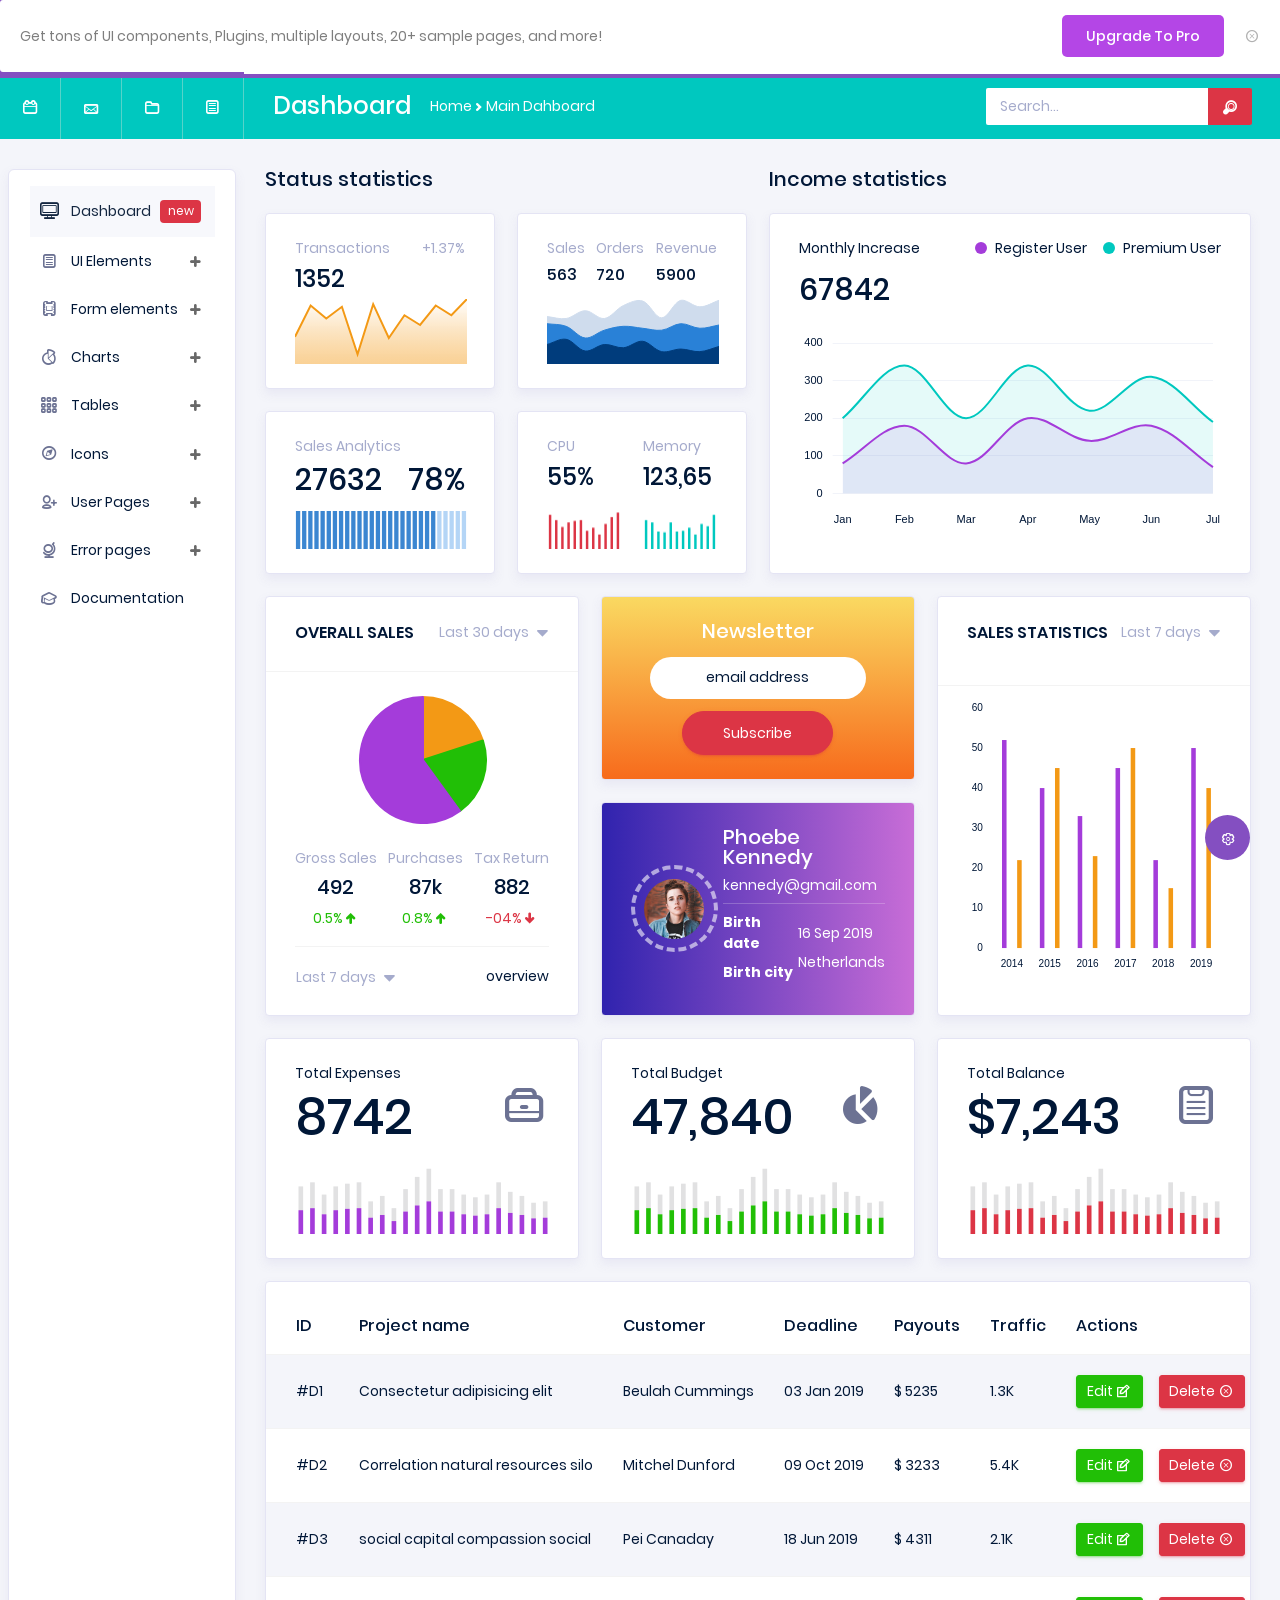
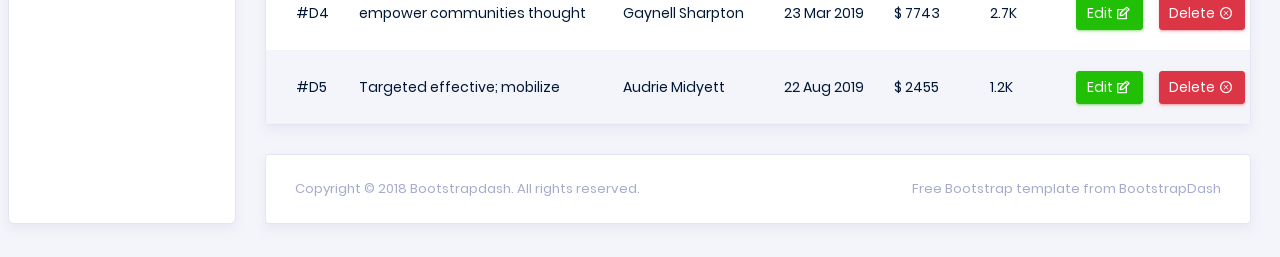
==== template/index.html @ 67960499 "initial version" ====
<!DOCTYPE html>
<html lang="en">

<head>
  <!-- Required meta tags -->
  <meta charset="utf-8">
  <meta name="viewport" content="width=device-width, initial-scale=1, shrink-to-fit=no">
  <title>PolluxUI Admin</title>
  <!-- base:css -->
  <link rel="stylesheet" href="vendors/typicons/typicons.css">
  <link rel="stylesheet" href="vendors/css/vendor.bundle.base.css">
  <!-- endinject -->
  <!-- plugin css for this page -->
  <!-- End plugin css for this page -->
  <!-- inject:css -->
  <link rel="stylesheet" href="css/vertical-layout-light/style.css">
  <!-- endinject -->
  <link rel="shortcut icon" href="images/favicon.png" />
</head>
<body>
  <div class="row" id="proBanner">
    <div class="col-12">
      <span class="d-flex align-items-center purchase-popup">
        <p>Get tons of UI components, Plugins, multiple layouts, 20+ sample pages, and more!</p>
        <a href="https://bootstrapdash.com/demo/polluxui/template/index.html?utm_source=organic&utm_medium=banner&utm_campaign=free-preview" target="_blank" class="btn download-button purchase-button ml-auto">Upgrade To Pro</a>
        <i class="typcn typcn-delete-outline" id="bannerClose"></i>
      </span>
    </div>
  </div>
  <div class="container-scroller">
    <!-- partial:partials/_navbar.html -->
    <nav class="navbar col-lg-12 col-12 p-0 fixed-top d-flex flex-row">
      <div class="navbar-brand-wrapper d-flex justify-content-center">
        <div class="navbar-brand-inner-wrapper d-flex justify-content-between align-items-center w-100">
          <a class="navbar-brand brand-logo" href="index.html"><img src="images/logo.svg" alt="logo"/></a>
          <a class="navbar-brand brand-logo-mini" href="index.html"><img src="images/logo-mini.svg" alt="logo"/></a>
          <button class="navbar-toggler navbar-toggler align-self-center" type="button" data-toggle="minimize">
            <span class="typcn typcn-th-menu"></span>
          </button>
        </div>
      </div>
      <div class="navbar-menu-wrapper d-flex align-items-center justify-content-end">
        <ul class="navbar-nav mr-lg-2">
          <li class="nav-item nav-profile dropdown">
            <a class="nav-link" href="#" data-toggle="dropdown" id="profileDropdown">
              <img src="images/faces/face5.jpg" alt="profile"/>
              <span class="nav-profile-name">Eugenia Mullins</span>
            </a>
            <div class="dropdown-menu dropdown-menu-right navbar-dropdown" aria-labelledby="profileDropdown">
              <a class="dropdown-item">
                <i class="typcn typcn-cog-outline text-primary"></i>
                Settings
              </a>
              <a class="dropdown-item">
                <i class="typcn typcn-eject text-primary"></i>
                Logout
              </a>
            </div>
          </li>
          <li class="nav-item nav-user-status dropdown">
              <p class="mb-0">Last login was 23 hours ago.</p>
          </li>
        </ul>
        <ul class="navbar-nav navbar-nav-right">
          <li class="nav-item nav-date dropdown">
            <a class="nav-link d-flex justify-content-center align-items-center" href="javascript:;">
              <h6 class="date mb-0">Today : Mar 23</h6>
              <i class="typcn typcn-calendar"></i>
            </a>
          </li>
          <li class="nav-item dropdown">
            <a class="nav-link count-indicator dropdown-toggle d-flex justify-content-center align-items-center" id="messageDropdown" href="#" data-toggle="dropdown">
              <i class="typcn typcn-cog-outline mx-0"></i>
              <span class="count"></span>
            </a>
            <div class="dropdown-menu dropdown-menu-right navbar-dropdown preview-list" aria-labelledby="messageDropdown">
              <p class="mb-0 font-weight-normal float-left dropdown-header">Messages</p>
              <a class="dropdown-item preview-item">
                <div class="preview-thumbnail">
                    <img src="images/faces/face4.jpg" alt="image" class="profile-pic">
                </div>
                <div class="preview-item-content flex-grow">
                  <h6 class="preview-subject ellipsis font-weight-normal">David Grey
                  </h6>
                  <p class="font-weight-light small-text text-muted mb-0">
                    The meeting is cancelled
                  </p>
                </div>
              </a>
              <a class="dropdown-item preview-item">
                <div class="preview-thumbnail">
                    <img src="images/faces/face2.jpg" alt="image" class="profile-pic">
                </div>
                <div class="preview-item-content flex-grow">
                  <h6 class="preview-subject ellipsis font-weight-normal">Tim Cook
                  </h6>
                  <p class="font-weight-light small-text text-muted mb-0">
                    New product launch
                  </p>
                </div>
              </a>
              <a class="dropdown-item preview-item">
                <div class="preview-thumbnail">
                    <img src="images/faces/face3.jpg" alt="image" class="profile-pic">
                </div>
                <div class="preview-item-content flex-grow">
                  <h6 class="preview-subject ellipsis font-weight-normal"> Johnson
                  </h6>
                  <p class="font-weight-light small-text text-muted mb-0">
                    Upcoming board meeting
                  </p>
                </div>
              </a>
            </div>
          </li>
          <li class="nav-item dropdown mr-0">
            <a class="nav-link count-indicator dropdown-toggle d-flex align-items-center justify-content-center" id="notificationDropdown" href="#" data-toggle="dropdown">
              <i class="typcn typcn-bell mx-0"></i>
              <span class="count"></span>
            </a>
            <div class="dropdown-menu dropdown-menu-right navbar-dropdown preview-list" aria-labelledby="notificationDropdown">
              <p class="mb-0 font-weight-normal float-left dropdown-header">Notifications</p>
              <a class="dropdown-item preview-item">
                <div class="preview-thumbnail">
                  <div class="preview-icon bg-success">
                    <i class="typcn typcn-info mx-0"></i>
                  </div>
                </div>
                <div class="preview-item-content">
                  <h6 class="preview-subject font-weight-normal">Application Error</h6>
                  <p class="font-weight-light small-text mb-0 text-muted">
                    Just now
                  </p>
                </div>
              </a>
              <a class="dropdown-item preview-item">
                <div class="preview-thumbnail">
                  <div class="preview-icon bg-warning">
                    <i class="typcn typcn-cog-outline mx-0"></i>
                  </div>
                </div>
                <div class="preview-item-content">
                  <h6 class="preview-subject font-weight-normal">Settings</h6>
                  <p class="font-weight-light small-text mb-0 text-muted">
                    Private message
                  </p>
                </div>
              </a>
              <a class="dropdown-item preview-item">
                <div class="preview-thumbnail">
                  <div class="preview-icon bg-info">
                    <i class="typcn typcn-user mx-0"></i> 
                  </div>
                </div>
                <div class="preview-item-content">
                  <h6 class="preview-subject font-weight-normal">New user registration</h6>
                  <p class="font-weight-light small-text mb-0 text-muted">
                    2 days ago
                  </p>
                </div>
              </a>
            </div>
          </li>
        </ul>
        <button class="navbar-toggler navbar-toggler-right d-lg-none align-self-center" type="button" data-toggle="offcanvas">
          <span class="typcn typcn-th-menu"></span>
        </button>
      </div>
    </nav>
    <!-- partial -->
    <nav class="navbar-breadcrumb col-xl-12 col-12 d-flex flex-row p-0">
      <div class="navbar-links-wrapper d-flex align-items-stretch">
        <div class="nav-link">
          <a href="javascript:;"><i class="typcn typcn-calendar-outline"></i></a>
        </div>
        <div class="nav-link">
          <a href="javascript:;"><i class="typcn typcn-mail"></i></a>
        </div>
        <div class="nav-link">
          <a href="javascript:;"><i class="typcn typcn-folder"></i></a>
        </div>
        <div class="nav-link">
          <a href="javascript:;"><i class="typcn typcn-document-text"></i></a>
        </div>
      </div>
      <div class="navbar-menu-wrapper d-flex align-items-center justify-content-end">
        <ul class="navbar-nav mr-lg-2">
          <li class="nav-item ml-0">
            <h4 class="mb-0">Dashboard</h4>
          </li>
          <li class="nav-item">
            <div class="d-flex align-items-baseline">
              <p class="mb-0">Home</p>
              <i class="typcn typcn-chevron-right"></i>
              <p class="mb-0">Main Dahboard</p>
            </div>
          </li>
        </ul>
        <ul class="navbar-nav navbar-nav-right">
          <li class="nav-item nav-search d-none d-md-block mr-0">
            <div class="input-group">
              <input type="text" class="form-control" placeholder="Search..." aria-label="search" aria-describedby="search">
              <div class="input-group-prepend">
                <span class="input-group-text" id="search">
                  <i class="typcn typcn-zoom"></i>
                </span>
              </div>
            </div>
          </li>
        </ul>
      </div>
    </nav>
    <div class="container-fluid page-body-wrapper">
      <!-- partial:partials/_settings-panel.html -->
      <div class="theme-setting-wrapper">
        <div id="settings-trigger"><i class="typcn typcn-cog-outline"></i></div>
        <div id="theme-settings" class="settings-panel">
          <i class="settings-close typcn typcn-times"></i>
          <p class="settings-heading">SIDEBAR SKINS</p>
          <div class="sidebar-bg-options selected" id="sidebar-light-theme"><div class="img-ss rounded-circle bg-light border mr-3"></div>Light</div>
          <div class="sidebar-bg-options" id="sidebar-dark-theme"><div class="img-ss rounded-circle bg-dark border mr-3"></div>Dark</div>
          <p class="settings-heading mt-2">HEADER SKINS</p>
          <div class="color-tiles mx-0 px-4">
            <div class="tiles success"></div>
            <div class="tiles warning"></div>
            <div class="tiles danger"></div>
            <div class="tiles info"></div>
            <div class="tiles dark"></div>
            <div class="tiles default"></div>
          </div>
        </div>
      </div>
      <div id="right-sidebar" class="settings-panel">
        <i class="settings-close typcn typcn-times"></i>
        <ul class="nav nav-tabs" id="setting-panel" role="tablist">
          <li class="nav-item">
            <a class="nav-link active" id="todo-tab" data-toggle="tab" href="#todo-section" role="tab" aria-controls="todo-section" aria-expanded="true">TO DO LIST</a>
          </li>
          <li class="nav-item">
            <a class="nav-link" id="chats-tab" data-toggle="tab" href="#chats-section" role="tab" aria-controls="chats-section">CHATS</a>
          </li>
        </ul>
        <div class="tab-content" id="setting-content">
          <div class="tab-pane fade show active scroll-wrapper" id="todo-section" role="tabpanel" aria-labelledby="todo-section">
            <div class="add-items d-flex px-3 mb-0">
              <form class="form w-100">
                <div class="form-group d-flex">
                  <input type="text" class="form-control todo-list-input" placeholder="Add To-do">
                  <button type="submit" class="add btn btn-primary todo-list-add-btn" id="add-task">Add</button>
                </div>
              </form>
            </div>
            <div class="list-wrapper px-3">
              <ul class="d-flex flex-column-reverse todo-list">
                <li>
                  <div class="form-check">
                    <label class="form-check-label">
                      <input class="checkbox" type="checkbox">
                      Team review meeting at 3.00 PM
                    </label>
                  </div>
                  <i class="remove typcn typcn-delete-outline"></i>
                </li>
                <li>
                  <div class="form-check">
                    <label class="form-check-label">
                      <input class="checkbox" type="checkbox">
                      Prepare for presentation
                    </label>
                  </div>
                  <i class="remove typcn typcn-delete-outline"></i>
                </li>
                <li>
                  <div class="form-check">
                    <label class="form-check-label">
                      <input class="checkbox" type="checkbox">
                      Resolve all the low priority tickets due today
                    </label>
                  </div>
                  <i class="remove typcn typcn-delete-outline"></i>
                </li>
                <li class="completed">
                  <div class="form-check">
                    <label class="form-check-label">
                      <input class="checkbox" type="checkbox" checked>
                      Schedule meeting for next week
                    </label>
                  </div>
                  <i class="remove typcn typcn-delete-outline"></i>
                </li>
                <li class="completed">
                  <div class="form-check">
                    <label class="form-check-label">
                      <input class="checkbox" type="checkbox" checked>
                      Project review
                    </label>
                  </div>
                  <i class="remove typcn typcn-delete-outline"></i>
                </li>
              </ul>
            </div>
            <div class="events py-4 border-bottom px-3">
              <div class="wrapper d-flex mb-2">
                <i class="typcn typcn-media-record-outline text-primary mr-2"></i>
                <span>Feb 11 2018</span>
              </div>
              <p class="mb-0 font-weight-thin text-gray">Creating component page</p>
              <p class="text-gray mb-0">build a js based app</p>
            </div>
            <div class="events pt-4 px-3">
              <div class="wrapper d-flex mb-2">
                <i class="typcn typcn-media-record-outline text-primary mr-2"></i>
                <span>Feb 7 2018</span>
              </div>
              <p class="mb-0 font-weight-thin text-gray">Meeting with Alisa</p>
              <p class="text-gray mb-0 ">Call Sarah Graves</p>
            </div>
          </div>
          <!-- To do section tab ends -->
          <div class="tab-pane fade" id="chats-section" role="tabpanel" aria-labelledby="chats-section">
            <div class="d-flex align-items-center justify-content-between border-bottom">
              <p class="settings-heading border-top-0 mb-3 pl-3 pt-0 border-bottom-0 pb-0">Friends</p>
              <small class="settings-heading border-top-0 mb-3 pt-0 border-bottom-0 pb-0 pr-3 font-weight-normal">See All</small>
            </div>
            <ul class="chat-list">
              <li class="list active">
                <div class="profile"><img src="images/faces/face1.jpg" alt="image"><span class="online"></span></div>
                <div class="info">
                  <p>Thomas Douglas</p>
                  <p>Available</p>
                </div>
                <small class="text-muted my-auto">19 min</small>
              </li>
              <li class="list">
                <div class="profile"><img src="images/faces/face2.jpg" alt="image"><span class="offline"></span></div>
                <div class="info">
                  <div class="wrapper d-flex">
                    <p>Catherine</p>
                  </div>
                  <p>Away</p>
                </div>
                <div class="badge badge-success badge-pill my-auto mx-2">4</div>
                <small class="text-muted my-auto">23 min</small>
              </li>
              <li class="list">
                <div class="profile"><img src="images/faces/face3.jpg" alt="image"><span class="online"></span></div>
                <div class="info">
                  <p>Daniel Russell</p>
                  <p>Available</p>
                </div>
                <small class="text-muted my-auto">14 min</small>
              </li>
              <li class="list">
                <div class="profile"><img src="images/faces/face4.jpg" alt="image"><span class="offline"></span></div>
                <div class="info">
                  <p>James Richardson</p>
                  <p>Away</p>
                </div>
                <small class="text-muted my-auto">2 min</small>
              </li>
              <li class="list">
                <div class="profile"><img src="images/faces/face5.jpg" alt="image"><span class="online"></span></div>
                <div class="info">
                  <p>Madeline Kennedy</p>
                  <p>Available</p>
                </div>
                <small class="text-muted my-auto">5 min</small>
              </li>
              <li class="list">
                <div class="profile"><img src="images/faces/face6.jpg" alt="image"><span class="online"></span></div>
                <div class="info">
                  <p>Sarah Graves</p>
                  <p>Available</p>
                </div>
                <small class="text-muted my-auto">47 min</small>
              </li>
            </ul>
          </div>
          <!-- chat tab ends -->
        </div>
      </div>
      <!-- partial -->
      <!-- partial:partials/_sidebar.html -->
      <nav class="sidebar sidebar-offcanvas" id="sidebar">
        <ul class="nav">
          <li class="nav-item">
            <a class="nav-link" href="index.html">
              <i class="typcn typcn-device-desktop menu-icon"></i>
              <span class="menu-title">Dashboard</span>
              <div class="badge badge-danger">new</div>
            </a>
          </li>
          <li class="nav-item">
            <a class="nav-link" data-toggle="collapse" href="#ui-basic" aria-expanded="false" aria-controls="ui-basic">
              <i class="typcn typcn-document-text menu-icon"></i>
              <span class="menu-title">UI Elements</span>
              <i class="menu-arrow"></i>
            </a>
            <div class="collapse" id="ui-basic">
              <ul class="nav flex-column sub-menu">
                <li class="nav-item"> <a class="nav-link" href="pages/ui-features/buttons.html">Buttons</a></li>
                <li class="nav-item"> <a class="nav-link" href="pages/ui-features/dropdowns.html">Dropdowns</a></li>
                <li class="nav-item"> <a class="nav-link" href="pages/ui-features/typography.html">Typography</a></li>
              </ul>
            </div>
          </li>
          <li class="nav-item">
            <a class="nav-link" data-toggle="collapse" href="#form-elements" aria-expanded="false" aria-controls="form-elements">
              <i class="typcn typcn-film menu-icon"></i>
              <span class="menu-title">Form elements</span>
              <i class="menu-arrow"></i>
            </a>
            <div class="collapse" id="form-elements">
              <ul class="nav flex-column sub-menu">
                <li class="nav-item"><a class="nav-link" href="pages/forms/basic_elements.html">Basic Elements</a></li>
              </ul>
            </div>
          </li>
          <li class="nav-item">
            <a class="nav-link" data-toggle="collapse" href="#charts" aria-expanded="false" aria-controls="charts">
              <i class="typcn typcn-chart-pie-outline menu-icon"></i>
              <span class="menu-title">Charts</span>
              <i class="menu-arrow"></i>
            </a>
            <div class="collapse" id="charts">
              <ul class="nav flex-column sub-menu">
                <li class="nav-item"> <a class="nav-link" href="pages/charts/chartjs.html">ChartJs</a></li>
              </ul>
            </div>
          </li>
          <li class="nav-item">
            <a class="nav-link" data-toggle="collapse" href="#tables" aria-expanded="false" aria-controls="tables">
              <i class="typcn typcn-th-small-outline menu-icon"></i>
              <span class="menu-title">Tables</span>
              <i class="menu-arrow"></i>
            </a>
            <div class="collapse" id="tables">
              <ul class="nav flex-column sub-menu">
                <li class="nav-item"> <a class="nav-link" href="pages/tables/basic-table.html">Basic table</a></li>
              </ul>
            </div>
          </li>
          <li class="nav-item">
            <a class="nav-link" data-toggle="collapse" href="#icons" aria-expanded="false" aria-controls="icons">
              <i class="typcn typcn-compass menu-icon"></i>
              <span class="menu-title">Icons</span>
              <i class="menu-arrow"></i>
            </a>
            <div class="collapse" id="icons">
              <ul class="nav flex-column sub-menu">
                <li class="nav-item"> <a class="nav-link" href="pages/icons/mdi.html">Mdi icons</a></li>
              </ul>
            </div>
          </li>
          <li class="nav-item">
            <a class="nav-link" data-toggle="collapse" href="#auth" aria-expanded="false" aria-controls="auth">
              <i class="typcn typcn-user-add-outline menu-icon"></i>
              <span class="menu-title">User Pages</span>
              <i class="menu-arrow"></i>
            </a>
            <div class="collapse" id="auth">
              <ul class="nav flex-column sub-menu">
                <li class="nav-item"> <a class="nav-link" href="pages/samples/login.html"> Login </a></li>
                <li class="nav-item"> <a class="nav-link" href="pages/samples/register.html"> Register </a></li>
              </ul>
            </div>
          </li>
          <li class="nav-item">
            <a class="nav-link" data-toggle="collapse" href="#error" aria-expanded="false" aria-controls="error">
              <i class="typcn typcn-globe-outline menu-icon"></i>
              <span class="menu-title">Error pages</span>
              <i class="menu-arrow"></i>
            </a>
            <div class="collapse" id="error">
              <ul class="nav flex-column sub-menu">
                <li class="nav-item"> <a class="nav-link" href="pages/samples/error-404.html"> 404 </a></li>
                <li class="nav-item"> <a class="nav-link" href="pages/samples/error-500.html"> 500 </a></li>
              </ul>
            </div>
          </li>
          <li class="nav-item">
            <a class="nav-link" href="https://bootstrapdash.com/demo/polluxui-free/docs/documentation.html">
              <i class="typcn typcn-mortar-board menu-icon"></i>
              <span class="menu-title">Documentation</span>
            </a>
          </li>
        </ul>
      </nav>
      <!-- partial -->
      <div class="main-panel">
        <div class="content-wrapper">

          <div class="row">
            <div class="col-xl-6 grid-margin stretch-card flex-column">
                <h5 class="mb-2 text-titlecase mb-4">Status statistics</h5>
              <div class="row">
                <div class="col-md-6 grid-margin stretch-card">
                  <div class="card">
                    <div class="card-body d-flex flex-column justify-content-between">
                      <div class="d-flex justify-content-between align-items-center mb-2">
                        <p class="mb-0 text-muted">Transactions</p>
                        <p class="mb-0 text-muted">+1.37%</p>
                      </div>
                      <h4>1352</h4>
                      <canvas id="transactions-chart" class="mt-auto" height="65"></canvas>
                    </div>
                  </div>
                </div>
                <div class="col-md-6 grid-margin stretch-card">
                  <div class="card">
                    <div class="card-body d-flex flex-column justify-content-between">
                      <div class="d-flex justify-content-between align-items-center mb-2">
                        <div>
                          <p class="mb-2 text-muted">Sales</p>
                          <h6 class="mb-0">563</h6>
                        </div>
                        <div>
                          <p class="mb-2 text-muted">Orders</p>
                          <h6 class="mb-0">720</h6>
                        </div>
                        <div>
                          <p class="mb-2 text-muted">Revenue</p>
                          <h6 class="mb-0">5900</h6>
                        </div>
                      </div>
                      <canvas id="sales-chart-a" class="mt-auto" height="65"></canvas>
                    </div>
                  </div>
                </div>
              </div>
              <div class="row h-100">
                <div class="col-md-6 stretch-card grid-margin grid-margin-md-0">
                  <div class="card">
                    <div class="card-body d-flex flex-column justify-content-between">
                      <p class="text-muted">Sales Analytics</p>
                      <div class="d-flex justify-content-between align-items-center mb-2">
                        <h3 class="mb-">27632</h3>
                        <h3 class="mb-">78%</h3>
                      </div>
                      <canvas id="sales-chart-b" class="mt-auto" height="38"></canvas>
                    </div>
                  </div>
                </div>
                <div class="col-md-6 stretch-card">
                  <div class="card">
                    <div class="card-body">
                      <div class="row h-100">
                        <div class="col-6 d-flex flex-column justify-content-between">
                          <p class="text-muted">CPU</p>
                          <h4>55%</h4>
                          <canvas id="cpu-chart" class="mt-auto"></canvas>
                        </div>
                        <div class="col-6 d-flex flex-column justify-content-between">
                          <p class="text-muted">Memory</p>
                          <h4>123,65</h4>
                          <canvas id="memory-chart" class="mt-auto"></canvas>
                        </div>
                      </div>
                    </div>
                  </div>
                </div>
              </div>
            </div>
            <div class="col-xl-6 grid-margin stretch-card flex-column">
              <h5 class="mb-2 text-titlecase mb-4">Income statistics</h5>
              <div class="row h-100">
                <div class="col-md-12 stretch-card">
                  <div class="card">
                    <div class="card-body">
                      <div class="d-flex justify-content-between align-items-start flex-wrap">
                        <div>
                          <p class="mb-3">Monthly Increase</p>
                          <h3>67842</h3>
                        </div>
                        <div id="income-chart-legend" class="d-flex flex-wrap mt-1 mt-md-0"></div>
                      </div>
                      <canvas id="income-chart"></canvas>
                    </div>
                  </div>
                </div>
              </div>
            </div>
          </div>

          <div class="row">
            <div class="col-xl-4 grid-margin stretch-card">
              <div class="card">
                <div class="card-body border-bottom">
                  <div class="d-flex justify-content-between align-items-center flex-wrap">
                    <h6 class="mb-2 mb-md-0 text-uppercase font-weight-medium">Overall sales</h6>
                    <div class="dropdown">
                      <button class="btn bg-white p-0 pb-1 text-muted btn-sm dropdown-toggle" type="button" id="dropdownMenuSizeButton3" data-toggle="dropdown" aria-haspopup="true" aria-expanded="false">
                          Last 30 days
                      </button>
                      <div class="dropdown-menu" aria-labelledby="dropdownMenuSizeButton3">
                        <h6 class="dropdown-header">Settings</h6>
                        <a class="dropdown-item" href="javascript:;">Action</a>
                        <a class="dropdown-item" href="javascript:;">Another action</a>
                        <a class="dropdown-item" href="javascript:;">Something else here</a>
                        <div class="dropdown-divider"></div>
                        <a class="dropdown-item" href="javascript:;">Separated link</a>
                      </div>
                    </div>
                  </div>
                </div>
                <div class="card-body">
                  <canvas id="sales-chart-c" class="mt-2"></canvas>
                  <div class="d-flex align-items-center justify-content-between border-bottom pb-3 mb-3 mt-4">
                    <div class="d-flex flex-column justify-content-center align-items-center">
                      <p class="text-muted">Gross Sales</p>
                      <h5>492</h5>
                      <div class="d-flex align-items-baseline">
                        <p class="text-success mb-0">0.5%</p>
                        <i class="typcn typcn-arrow-up-thick text-success"></i>
                      </div>
                    </div>
                    <div class="d-flex flex-column justify-content-center align-items-center">
                      <p class="text-muted">Purchases</p>
                      <h5>87k</h5>
                      <div class="d-flex align-items-baseline">
                        <p class="text-success mb-0">0.8%</p>
                        <i class="typcn typcn-arrow-up-thick text-success"></i>
                      </div>
                    </div>
                    <div class="d-flex flex-column justify-content-center align-items-center">
                      <p class="text-muted">Tax Return</p>
                      <h5>882</h5>
                      <div class="d-flex align-items-baseline">
                        <p class="text-danger mb-0">-04%</p>
                        <i class="typcn typcn-arrow-down-thick text-danger"></i>
                      </div>
                    </div>
                  </div>
                  <div class="d-flex justify-content-between align-items-center">
                    <div class="dropdown">
                      <button class="btn bg-white p-0 pb-1 pt-1 text-muted btn-sm dropdown-toggle" type="button" id="dropdownMenuSizeButton3" data-toggle="dropdown" aria-haspopup="true" aria-expanded="false">
                          Last 7 days
                      </button>
                      <div class="dropdown-menu" aria-labelledby="dropdownMenuSizeButton3">
                        <h6 class="dropdown-header">Settings</h6>
                        <a class="dropdown-item" href="javascript:;">Action</a>
                        <a class="dropdown-item" href="javascript:;">Another action</a>
                        <a class="dropdown-item" href="javascript:;">Something else here</a>
                        <div class="dropdown-divider"></div>
                        <a class="dropdown-item" href="javascript:;">Separated link</a>
                      </div>
                    </div>
                    <p class="mb-0">overview</p>
                  </div>
                </div>
              </div>
            </div>
            <div class="col-md-6 col-xl-4 grid-margin stretch-card">
              <div class="row">
                <div class="col-md-12 grid-margin stretch-card">
                  <div class="card newsletter-card bg-gradient-warning">
                    <div class="card-body">
                      <div class="d-flex flex-column align-items-center justify-content-center h-100">
                        <h5 class="mb-3 text-white">Newsletter</h5>
                        <form class="form d-flex flex-column align-items-center justify-content-between w-100">
                          <div class="form-group mb-2 w-100">
                            <input type="text" class="form-control" placeholder="email address">
                          </div>
                          <button class="btn btn-danger btn-rounded mt-1" type="submit">Subscribe</button>
                        </form>
                      </div>
                    </div>
                  </div>
                </div>
                <div class="col-md-12 stretch-card">
                  <div class="card profile-card bg-gradient-primary">
                    <div class="card-body">
                      <div class="row align-items-center h-100">
                        <div class="col-md-4">
                          <figure class="avatar mx-auto mb-4 mb-md-0">
                            <img src="images/faces/face20.jpg" alt="avatar">
                          </figure>
                        </div>
                        <div class="col-md-8">
                          <h5 class="text-white text-center text-md-left">Phoebe Kennedy</h5>
                          <p class="text-white text-center text-md-left">kennedy@gmail.com</p>
                          <div class="d-flex align-items-center justify-content-between info pt-2">
                            <div>
                              <p class="text-white font-weight-bold">Birth date</p>
                              <p class="text-white font-weight-bold">Birth city</p>
                            </div>
                            <div>
                              <p class="text-white">16 Sep 2019</p>
                              <p class="text-white">Netherlands</p>
                            </div>
                          </div>
                        </div>
                      </div>
                    </div>
                  </div>
                </div>
              </div>
            </div>
            <div class="col-md-6 col-xl-4 grid-margin stretch-card">
              <div class="card">
                <div class="card-body border-bottom">
                  <div class="d-flex justify-content-between align-items-center flex-wrap">
                    <h6 class="mb-2 mb-md-0 text-uppercase font-weight-medium">Sales statistics</h6>
                    <div class="dropdown">
                      <button class="btn bg-white p-0 pb-1 text-muted btn-sm dropdown-toggle" type="button" id="dropdownMenuSizeButton4" data-toggle="dropdown" aria-haspopup="true" aria-expanded="false">
                          Last 7 days
                      </button>
                      <div class="dropdown-menu" aria-labelledby="dropdownMenuSizeButton4">
                        <h6 class="dropdown-header">Settings</h6>
                        <a class="dropdown-item" href="javascript:;">Action</a>
                        <a class="dropdown-item" href="javascript:;">Another action</a>
                        <a class="dropdown-item" href="javascript:;">Something else here</a>
                        <div class="dropdown-divider"></div>
                        <a class="dropdown-item" href="javascript:;">Separated link</a>
                      </div>
                    </div>
                  </div>
                </div>
                <div class="card-body">
                  <canvas id="sales-chart-d" height="320"></canvas>
                </div>
              </div>
            </div>
          </div>

          <div class="row">
            <div class="col-md-4 grid-margin stretch-card">
              <div class="card">
                <div class="card-body">
                  <div class="d-flex align-items-center justify-content-between justify-content-md-center justify-content-xl-between flex-wrap mb-4">
                    <div>
                      <p class="mb-2 text-md-center text-lg-left">Total Expenses</p>
                      <h1 class="mb-0">8742</h1>
                    </div>
                    <i class="typcn typcn-briefcase icon-xl text-secondary"></i>
                  </div>
                  <canvas id="expense-chart" height="80"></canvas>
                </div>
              </div>
            </div>
            <div class="col-md-4 grid-margin stretch-card">
              <div class="card">
                <div class="card-body">
                  <div class="d-flex align-items-center justify-content-between justify-content-md-center justify-content-xl-between flex-wrap mb-4">
                    <div>
                      <p class="mb-2 text-md-center text-lg-left">Total Budget</p>
                      <h1 class="mb-0">47,840</h1>
                    </div>
                    <i class="typcn typcn-chart-pie icon-xl text-secondary"></i>
                  </div>
                  <canvas id="budget-chart" height="80"></canvas>
                </div>
              </div>
            </div>
            <div class="col-md-4 grid-margin stretch-card">
              <div class="card">
                <div class="card-body">
                  <div class="d-flex align-items-center justify-content-between justify-content-md-center justify-content-xl-between flex-wrap mb-4">
                    <div>
                      <p class="mb-2 text-md-center text-lg-left">Total Balance</p>
                      <h1 class="mb-0">$7,243</h1>
                    </div>
                    <i class="typcn typcn-clipboard icon-xl text-secondary"></i>
                  </div>
                  <canvas id="balance-chart" height="80"></canvas>
                </div>
              </div>
            </div>
          </div>

          <div class="row">
            <div class="col-md-12">
              <div class="card">
                <div class="table-responsive pt-3">
                  <table class="table table-striped project-orders-table">
                    <thead>
                      <tr>
                        <th class="ml-5">ID</th>
                        <th>Project name</th>
                        <th>Customer</th>
                        <th>Deadline</th>
                        <th>Payouts	</th>
                        <th>Traffic</th>
                        <th>Actions</th>
                      </tr>
                    </thead>
                    <tbody>
                      <tr>
                        <td>#D1</td>
                        <td>Consectetur adipisicing elit </td>
                        <td>Beulah Cummings</td>
                        <td>03 Jan 2019</td>
                        <td>$ 5235</td>
                        <td>1.3K</td>
                        <td>
                          <div class="d-flex align-items-center">
                            <button type="button" class="btn btn-success btn-sm btn-icon-text mr-3">
                              Edit
                              <i class="typcn typcn-edit btn-icon-append"></i>                          
                            </button>
                            <button type="button" class="btn btn-danger btn-sm btn-icon-text">
                              Delete
                              <i class="typcn typcn-delete-outline btn-icon-append"></i>                          
                            </button>
                          </div>
                        </td>
                      </tr>
                      <tr>
                        <td>#D2</td>
                        <td>Correlation natural resources silo</td>
                        <td>Mitchel Dunford</td>
                        <td>09 Oct 2019</td>
                        <td>$ 3233</td>
                        <td>5.4K</td>
                        <td>
                          <div class="d-flex align-items-center">
                            <button type="button" class="btn btn-success btn-sm btn-icon-text mr-3">
                              Edit
                              <i class="typcn typcn-edit btn-icon-append"></i>                          
                            </button>
                            <button type="button" class="btn btn-danger btn-sm btn-icon-text">
                              Delete
                              <i class="typcn typcn-delete-outline btn-icon-append"></i>                          
                            </button>
                          </div>
                        </td>
                      </tr>
                      <tr>
                        <td>#D3</td>
                        <td>social capital compassion social</td>
                        <td>Pei Canaday</td>
                        <td>18 Jun 2019</td>
                        <td>$ 4311</td>
                        <td>2.1K</td>
                        <td>
                          <div class="d-flex align-items-center">
                            <button type="button" class="btn btn-success btn-sm btn-icon-text mr-3">
                              Edit
                              <i class="typcn typcn-edit btn-icon-append"></i>                          
                            </button>
                            <button type="button" class="btn btn-danger btn-sm btn-icon-text">
                              Delete
                              <i class="typcn typcn-delete-outline btn-icon-append"></i>                          
                            </button>
                          </div>
                        </td>
                      </tr>
                      <tr>
                        <td>#D4</td>
                        <td>empower communities thought</td>
                        <td>Gaynell Sharpton</td>
                        <td>23 Mar 2019</td>
                        <td>$ 7743</td>
                        <td>2.7K</td>
                        <td>
                          <div class="d-flex align-items-center">
                            <button type="button" class="btn btn-success btn-sm btn-icon-text mr-3">
                              Edit
                              <i class="typcn typcn-edit btn-icon-append"></i>                          
                            </button>
                            <button type="button" class="btn btn-danger btn-sm btn-icon-text">
                              Delete
                              <i class="typcn typcn-delete-outline btn-icon-append"></i>                          
                            </button>
                          </div>
                        </td>
                      </tr>
                      <tr>
                        <td>#D5</td>
                        <td> Targeted effective; mobilize </td>
                        <td>Audrie Midyett</td>
                        <td>22 Aug 2019</td>
                        <td>$ 2455</td>
                        <td>1.2K</td>
                        <td>
                          <div class="d-flex align-items-center">
                            <button type="button" class="btn btn-success btn-sm btn-icon-text mr-3">
                              Edit
                              <i class="typcn typcn-edit btn-icon-append"></i>                          
                            </button>
                            <button type="button" class="btn btn-danger btn-sm btn-icon-text">
                              Delete
                              <i class="typcn typcn-delete-outline btn-icon-append"></i>                          
                            </button>
                          </div>
                        </td>
                      </tr>
                    </tbody>
                  </table>
                </div>
              </div>
            </div>
          </div>

        </div>
        <!-- content-wrapper ends -->
        <!-- partial:partials/_footer.html -->
        <footer class="footer">
            <div class="card">
                <div class="card-body">
                    <div class="d-sm-flex justify-content-center justify-content-sm-between">
                        <span class="text-muted text-center text-sm-left d-block d-sm-inline-block">Copyright © 2018 <a href="https://www.bootstrapdash.com/" class="text-muted" target="_blank">Bootstrapdash</a>. All rights reserved.</span>
                        <span class="float-none float-sm-right d-block mt-1 mt-sm-0 text-center text-muted"><a href="https://www.bootstrapdash.com/bootstrap-admin-template/" class="text-muted" target="_blank">Free Bootstrap template</a> from BootstrapDash</span>
                    </div>
                </div>    
            </div>        
        </footer>
        <!-- partial -->
      </div>
      <!-- main-panel ends -->
    </div>
    <!-- page-body-wrapper ends -->
  </div>
  <!-- container-scroller -->

  <!-- base:js -->
  <script src="vendors/js/vendor.bundle.base.js"></script>
  <!-- endinject -->
  <!-- Plugin js for this page-->
  <script src="vendors/chart.js/Chart.min.js"></script>
  <!-- End plugin js for this page-->
  <!-- inject:js -->
  <script src="js/off-canvas.js"></script>
  <script src="js/hoverable-collapse.js"></script>
  <script src="js/template.js"></script>
  <script src="js/settings.js"></script>
  <script src="js/todolist.js"></script>
  <!-- endinject -->
  <!-- Custom js for this page-->
  <script src="js/dashboard.js"></script>
  <!-- End custom js for this page-->
</body>

</html>
---- template/vendors/typicons/typicons.css ----
@charset 'UTF-8';
 
/* @FONT-FACE loads font into browser */
@font-face {
  font-family: 'typicons';
  font-weight: normal;
  font-style: normal;
  src: url('typicons.eot');
  src: url('typicons.eot?#iefix') format('embedded-opentype'),
       url('typicons.woff') format('woff'),
       url('typicons.ttf') format('truetype'),
       url('typicons.svg#typicons') format('svg');
}
 
/* :before psuedo-selector inserts and styles icon */
.typcn:before {
  font-family: 'typicons';
  font-style: normal;
  font-weight: normal;
  speak: none;
  display: inline-block;
  text-decoration: inherit;
  width: 1em;
  height: 1em;
  font-size: 1em;
  text-align: center;
  -webkit-font-smoothing: antialiased;
  font-smoothing: antialiased;
  text-rendering: optimizeLegibility;
}
 
/* Code for individual icons */ 
.typcn-adjust-brightness:before { 
  content: '\e000'; /* '' */
} 
.typcn-adjust-contrast:before { 
  content: '\e001'; /* '' */
} 
.typcn-anchor-outline:before { 
  content: '\e002'; /* '' */
} 
.typcn-anchor:before { 
  content: '\e003'; /* '' */
} 
.typcn-archive:before { 
  content: '\e004'; /* '' */
} 
.typcn-arrow-back-outline:before { 
  content: '\e005'; /* '' */
} 
.typcn-arrow-back:before { 
  content: '\e006'; /* '' */
} 
.typcn-arrow-down-outline:before { 
  content: '\e007'; /* '' */
} 
.typcn-arrow-down-thick:before { 
  content: '\e008'; /* '' */
} 
.typcn-arrow-down:before { 
  content: '\e009'; /* '' */
} 
.typcn-arrow-forward-outline:before { 
  content: '\e00a'; /* '' */
} 
.typcn-arrow-forward:before { 
  content: '\e00b'; /* '' */
} 
.typcn-arrow-left-outline:before { 
  content: '\e00c'; /* '' */
} 
.typcn-arrow-left-thick:before { 
  content: '\e00d'; /* '' */
} 
.typcn-arrow-left:before { 
  content: '\e00e'; /* '' */
} 
.typcn-arrow-loop-outline:before { 
  content: '\e00f'; /* '' */
} 
.typcn-arrow-loop:before { 
  content: '\e010'; /* '' */
} 
.typcn-arrow-maximise-outline:before { 
  content: '\e011'; /* '' */
} 
.typcn-arrow-maximise:before { 
  content: '\e012'; /* '' */
} 
.typcn-arrow-minimise-outline:before { 
  content: '\e013'; /* '' */
} 
.typcn-arrow-minimise:before { 
  content: '\e014'; /* '' */
} 
.typcn-arrow-move-outline:before { 
  content: '\e015'; /* '' */
} 
.typcn-arrow-move:before { 
  content: '\e016'; /* '' */
} 
.typcn-arrow-repeat-outline:before { 
  content: '\e017'; /* '' */
} 
.typcn-arrow-repeat:before { 
  content: '\e018'; /* '' */
} 
.typcn-arrow-right-outline:before { 
  content: '\e019'; /* '' */
} 
.typcn-arrow-right-thick:before { 
  content: '\e01a'; /* '' */
} 
.typcn-arrow-right:before { 
  content: '\e01b'; /* '' */
} 
.typcn-arrow-shuffle:before { 
  content: '\e01c'; /* '' */
} 
.typcn-arrow-sorted-down:before { 
  content: '\e01d'; /* '' */
} 
.typcn-arrow-sorted-up:before { 
  content: '\e01e'; /* '' */
} 
.typcn-arrow-sync-outline:before { 
  content: '\e01f'; /* '' */
} 
.typcn-arrow-sync:before { 
  content: '\e020'; /* '' */
} 
.typcn-arrow-unsorted:before { 
  content: '\e021'; /* '' */
} 
.typcn-arrow-up-outline:before { 
  content: '\e022'; /* '' */
} 
.typcn-arrow-up-thick:before { 
  content: '\e023'; /* '' */
} 
.typcn-arrow-up:before { 
  content: '\e024'; /* '' */
} 
.typcn-at:before { 
  content: '\e025'; /* '' */
} 
.typcn-attachment-outline:before { 
  content: '\e026'; /* '' */
} 
.typcn-attachment:before { 
  content: '\e027'; /* '' */
} 
.typcn-backspace-outline:before { 
  content: '\e028'; /* '' */
} 
.typcn-backspace:before { 
  content: '\e029'; /* '' */
} 
.typcn-battery-charge:before { 
  content: '\e02a'; /* '' */
} 
.typcn-battery-full:before { 
  content: '\e02b'; /* '' */
} 
.typcn-battery-high:before { 
  content: '\e02c'; /* '' */
} 
.typcn-battery-low:before { 
  content: '\e02d'; /* '' */
} 
.typcn-battery-mid:before { 
  content: '\e02e'; /* '' */
} 
.typcn-beaker:before { 
  content: '\e02f'; /* '' */
} 
.typcn-beer:before { 
  content: '\e030'; /* '' */
} 
.typcn-bell:before { 
  content: '\e031'; /* '' */
} 
.typcn-book:before { 
  content: '\e032'; /* '' */
} 
.typcn-bookmark:before { 
  content: '\e033'; /* '' */
} 
.typcn-briefcase:before { 
  content: '\e034'; /* '' */
} 
.typcn-brush:before { 
  content: '\e035'; /* '' */
} 
.typcn-business-card:before { 
  content: '\e036'; /* '' */
} 
.typcn-calculator:before { 
  content: '\e037'; /* '' */
} 
.typcn-calendar-outline:before { 
  content: '\e038'; /* '' */
} 
.typcn-calendar:before { 
  content: '\e039'; /* '' */
} 
.typcn-camera-outline:before { 
  content: '\e03a'; /* '' */
} 
.typcn-camera:before { 
  content: '\e03b'; /* '' */
} 
.typcn-cancel-outline:before { 
  content: '\e03c'; /* '' */
} 
.typcn-cancel:before { 
  content: '\e03d'; /* '' */
} 
.typcn-chart-area-outline:before { 
  content: '\e03e'; /* '' */
} 
.typcn-chart-area:before { 
  content: '\e03f'; /* '' */
} 
.typcn-chart-bar-outline:before { 
  content: '\e040'; /* '' */
} 
.typcn-chart-bar:before { 
  content: '\e041'; /* '' */
} 
.typcn-chart-line-outline:before { 
  content: '\e042'; /* '' */
} 
.typcn-chart-line:before { 
  content: '\e043'; /* '' */
} 
.typcn-chart-pie-outline:before { 
  content: '\e044'; /* '' */
} 
.typcn-chart-pie:before { 
  content: '\e045'; /* '' */
} 
.typcn-chevron-left-outline:before { 
  content: '\e046'; /* '' */
} 
.typcn-chevron-left:before { 
  content: '\e047'; /* '' */
} 
.typcn-chevron-right-outline:before { 
  content: '\e048'; /* '' */
} 
.typcn-chevron-right:before { 
  content: '\e049'; /* '' */
} 
.typcn-clipboard:before { 
  content: '\e04a'; /* '' */
} 
.typcn-cloud-storage:before { 
  content: '\e04b'; /* '' */
} 
.typcn-cloud-storage-outline:before { 
  content: '\e054'; /* '' */
} 
.typcn-code-outline:before { 
  content: '\e04c'; /* '' */
} 
.typcn-code:before { 
  content: '\e04d'; /* '' */
} 
.typcn-coffee:before { 
  content: '\e04e'; /* '' */
} 
.typcn-cog-outline:before { 
  content: '\e04f'; /* '' */
} 
.typcn-cog:before { 
  content: '\e050'; /* '' */
} 
.typcn-compass:before { 
  content: '\e051'; /* '' */
} 
.typcn-contacts:before { 
  content: '\e052'; /* '' */
} 
.typcn-credit-card:before { 
  content: '\e053'; /* '' */
} 
.typcn-css3:before { 
  content: '\e055'; /* '' */
} 
.typcn-database:before { 
  content: '\e056'; /* '' */
} 
.typcn-delete-outline:before { 
  content: '\e057'; /* '' */
} 
.typcn-delete:before { 
  content: '\e058'; /* '' */
} 
.typcn-device-desktop:before { 
  content: '\e059'; /* '' */
} 
.typcn-device-laptop:before { 
  content: '\e05a'; /* '' */
} 
.typcn-device-phone:before { 
  content: '\e05b'; /* '' */
} 
.typcn-device-tablet:before { 
  content: '\e05c'; /* '' */
} 
.typcn-directions:before { 
  content: '\e05d'; /* '' */
} 
.typcn-divide-outline:before { 
  content: '\e05e'; /* '' */
} 
.typcn-divide:before { 
  content: '\e05f'; /* '' */
} 
.typcn-document-add:before { 
  content: '\e060'; /* '' */
} 
.typcn-document-delete:before { 
  content: '\e061'; /* '' */
} 
.typcn-document-text:before { 
  content: '\e062'; /* '' */
} 
.typcn-document:before { 
  content: '\e063'; /* '' */
} 
.typcn-download-outline:before { 
  content: '\e064'; /* '' */
} 
.typcn-download:before { 
  content: '\e065'; /* '' */
} 
.typcn-dropbox:before { 
  content: '\e066'; /* '' */
} 
.typcn-edit:before { 
  content: '\e067'; /* '' */
} 
.typcn-eject-outline:before { 
  content: '\e068'; /* '' */
} 
.typcn-eject:before { 
  content: '\e069'; /* '' */
} 
.typcn-equals-outline:before { 
  content: '\e06a'; /* '' */
} 
.typcn-equals:before { 
  content: '\e06b'; /* '' */
} 
.typcn-export-outline:before { 
  content: '\e06c'; /* '' */
} 
.typcn-export:before { 
  content: '\e06d'; /* '' */
} 
.typcn-eye-outline:before { 
  content: '\e06e'; /* '' */
} 
.typcn-eye:before { 
  content: '\e06f'; /* '' */
} 
.typcn-feather:before { 
  content: '\e070'; /* '' */
} 
.typcn-film:before { 
  content: '\e071'; /* '' */
} 
.typcn-filter:before { 
  content: '\e072'; /* '' */
} 
.typcn-flag-outline:before { 
  content: '\e073'; /* '' */
} 
.typcn-flag:before { 
  content: '\e074'; /* '' */
} 
.typcn-flash-outline:before { 
  content: '\e075'; /* '' */
} 
.typcn-flash:before { 
  content: '\e076'; /* '' */
} 
.typcn-flow-children:before { 
  content: '\e077'; /* '' */
} 
.typcn-flow-merge:before { 
  content: '\e078'; /* '' */
} 
.typcn-flow-parallel:before { 
  content: '\e079'; /* '' */
} 
.typcn-flow-switch:before { 
  content: '\e07a'; /* '' */
} 
.typcn-folder-add:before { 
  content: '\e07b'; /* '' */
} 
.typcn-folder-delete:before { 
  content: '\e07c'; /* '' */
} 
.typcn-folder-open:before { 
  content: '\e07d'; /* '' */
} 
.typcn-folder:before { 
  content: '\e07e'; /* '' */
} 
.typcn-gift:before { 
  content: '\e07f'; /* '' */
} 
.typcn-globe-outline:before { 
  content: '\e080'; /* '' */
} 
.typcn-globe:before { 
  content: '\e081'; /* '' */
} 
.typcn-group-outline:before { 
  content: '\e082'; /* '' */
} 
.typcn-group:before { 
  content: '\e083'; /* '' */
} 
.typcn-headphones:before { 
  content: '\e084'; /* '' */
} 
.typcn-heart-full-outline:before { 
  content: '\e085'; /* '' */
} 
.typcn-heart-half-outline:before { 
  content: '\e086'; /* '' */
} 
.typcn-heart-outline:before { 
  content: '\e087'; /* '' */
} 
.typcn-heart:before { 
  content: '\e088'; /* '' */
} 
.typcn-home-outline:before { 
  content: '\e089'; /* '' */
} 
.typcn-home:before { 
  content: '\e08a'; /* '' */
} 
.typcn-html5:before { 
  content: '\e08b'; /* '' */
} 
.typcn-image-outline:before { 
  content: '\e08c'; /* '' */
} 
.typcn-image:before { 
  content: '\e08d'; /* '' */
} 
.typcn-infinity-outline:before { 
  content: '\e08e'; /* '' */
} 
.typcn-infinity:before { 
  content: '\e08f'; /* '' */
} 
.typcn-info-large-outline:before { 
  content: '\e090'; /* '' */
} 
.typcn-info-large:before { 
  content: '\e091'; /* '' */
} 
.typcn-info-outline:before { 
  content: '\e092'; /* '' */
} 
.typcn-info:before { 
  content: '\e093'; /* '' */
} 
.typcn-input-checked-outline:before { 
  content: '\e094'; /* '' */
} 
.typcn-input-checked:before { 
  content: '\e095'; /* '' */
} 
.typcn-key-outline:before { 
  content: '\e096'; /* '' */
} 
.typcn-key:before { 
  content: '\e097'; /* '' */
} 
.typcn-keyboard:before { 
  content: '\e098'; /* '' */
} 
.typcn-leaf:before { 
  content: '\e099'; /* '' */
} 
.typcn-lightbulb:before { 
  content: '\e09a'; /* '' */
} 
.typcn-link-outline:before { 
  content: '\e09b'; /* '' */
} 
.typcn-link:before { 
  content: '\e09c'; /* '' */
} 
.typcn-location-arrow-outline:before { 
  content: '\e09d'; /* '' */
} 
.typcn-location-arrow:before { 
  content: '\e09e'; /* '' */
} 
.typcn-location-outline:before { 
  content: '\e09f'; /* '' */
} 
.typcn-location:before { 
  content: '\e0a0'; /* '' */
} 
.typcn-lock-closed-outline:before { 
  content: '\e0a1'; /* '' */
} 
.typcn-lock-closed:before { 
  content: '\e0a2'; /* '' */
} 
.typcn-lock-open-outline:before { 
  content: '\e0a3'; /* '' */
} 
.typcn-lock-open:before { 
  content: '\e0a4'; /* '' */
} 
.typcn-mail:before { 
  content: '\e0a5'; /* '' */
} 
.typcn-map:before { 
  content: '\e0a6'; /* '' */
} 
.typcn-media-eject-outline:before { 
  content: '\e0a7'; /* '' */
} 
.typcn-media-eject:before { 
  content: '\e0a8'; /* '' */
} 
.typcn-media-fast-forward-outline:before { 
  content: '\e0a9'; /* '' */
} 
.typcn-media-fast-forward:before { 
  content: '\e0aa'; /* '' */
} 
.typcn-media-pause-outline:before { 
  content: '\e0ab'; /* '' */
} 
.typcn-media-pause:before { 
  content: '\e0ac'; /* '' */
} 
.typcn-media-play-outline:before { 
  content: '\e0ad'; /* '' */
} 
.typcn-media-play-reverse-outline:before { 
  content: '\e0ae'; /* '' */
} 
.typcn-media-play-reverse:before { 
  content: '\e0af'; /* '' */
} 
.typcn-media-play:before { 
  content: '\e0b0'; /* '' */
} 
.typcn-media-record-outline:before { 
  content: '\e0b1'; /* '' */
} 
.typcn-media-record:before { 
  content: '\e0b2'; /* '' */
} 
.typcn-media-rewind-outline:before { 
  content: '\e0b3'; /* '' */
} 
.typcn-media-rewind:before { 
  content: '\e0b4'; /* '' */
} 
.typcn-media-stop-outline:before { 
  content: '\e0b5'; /* '' */
} 
.typcn-media-stop:before { 
  content: '\e0b6'; /* '' */
} 
.typcn-message-typing:before { 
  content: '\e0b7'; /* '' */
} 
.typcn-message:before { 
  content: '\e0b8'; /* '' */
} 
.typcn-messages:before { 
  content: '\e0b9'; /* '' */
} 
.typcn-microphone-outline:before { 
  content: '\e0ba'; /* '' */
} 
.typcn-microphone:before { 
  content: '\e0bb'; /* '' */
} 
.typcn-minus-outline:before { 
  content: '\e0bc'; /* '' */
} 
.typcn-minus:before { 
  content: '\e0bd'; /* '' */
} 
.typcn-mortar-board:before { 
  content: '\e0be'; /* '' */
} 
.typcn-news:before { 
  content: '\e0bf'; /* '' */
} 
.typcn-notes-outline:before { 
  content: '\e0c0'; /* '' */
} 
.typcn-notes:before { 
  content: '\e0c1'; /* '' */
} 
.typcn-pen:before { 
  content: '\e0c2'; /* '' */
} 
.typcn-pencil:before { 
  content: '\e0c3'; /* '' */
} 
.typcn-phone-outline:before { 
  content: '\e0c4'; /* '' */
} 
.typcn-phone:before { 
  content: '\e0c5'; /* '' */
} 
.typcn-pi-outline:before { 
  content: '\e0c6'; /* '' */
} 
.typcn-pi:before { 
  content: '\e0c7'; /* '' */
} 
.typcn-pin-outline:before { 
  content: '\e0c8'; /* '' */
} 
.typcn-pin:before { 
  content: '\e0c9'; /* '' */
} 
.typcn-pipette:before { 
  content: '\e0ca'; /* '' */
} 
.typcn-plane-outline:before { 
  content: '\e0cb'; /* '' */
} 
.typcn-plane:before { 
  content: '\e0cc'; /* '' */
} 
.typcn-plug:before { 
  content: '\e0cd'; /* '' */
} 
.typcn-plus-outline:before { 
  content: '\e0ce'; /* '' */
} 
.typcn-plus:before { 
  content: '\e0cf'; /* '' */
} 
.typcn-point-of-interest-outline:before { 
  content: '\e0d0'; /* '' */
} 
.typcn-point-of-interest:before { 
  content: '\e0d1'; /* '' */
} 
.typcn-power-outline:before { 
  content: '\e0d2'; /* '' */
} 
.typcn-power:before { 
  content: '\e0d3'; /* '' */
} 
.typcn-printer:before { 
  content: '\e0d4'; /* '' */
} 
.typcn-puzzle-outline:before { 
  content: '\e0d5'; /* '' */
} 
.typcn-puzzle:before { 
  content: '\e0d6'; /* '' */
} 
.typcn-radar-outline:before { 
  content: '\e0d7'; /* '' */
} 
.typcn-radar:before { 
  content: '\e0d8'; /* '' */
} 
.typcn-refresh-outline:before { 
  content: '\e0d9'; /* '' */
} 
.typcn-refresh:before { 
  content: '\e0da'; /* '' */
} 
.typcn-rss-outline:before { 
  content: '\e0db'; /* '' */
} 
.typcn-rss:before { 
  content: '\e0dc'; /* '' */
} 
.typcn-scissors-outline:before { 
  content: '\e0dd'; /* '' */
} 
.typcn-scissors:before { 
  content: '\e0de'; /* '' */
} 
.typcn-shopping-bag:before { 
  content: '\e0df'; /* '' */
} 
.typcn-shopping-cart:before { 
  content: '\e0e0'; /* '' */
} 
.typcn-social-at-circular:before { 
  content: '\e0e1'; /* '' */
} 
.typcn-social-dribbble-circular:before { 
  content: '\e0e2'; /* '' */
} 
.typcn-social-dribbble:before { 
  content: '\e0e3'; /* '' */
} 
.typcn-social-facebook-circular:before { 
  content: '\e0e4'; /* '' */
} 
.typcn-social-facebook:before { 
  content: '\e0e5'; /* '' */
} 
.typcn-social-flickr-circular:before { 
  content: '\e0e6'; /* '' */
} 
.typcn-social-flickr:before { 
  content: '\e0e7'; /* '' */
} 
.typcn-social-github-circular:before { 
  content: '\e0e8'; /* '' */
} 
.typcn-social-github:before { 
  content: '\e0e9'; /* '' */
} 
.typcn-social-google-plus-circular:before { 
  content: '\e0ea'; /* '' */
} 
.typcn-social-google-plus:before { 
  content: '\e0eb'; /* '' */
} 
.typcn-social-instagram-circular:before { 
  content: '\e0ec'; /* '' */
} 
.typcn-social-instagram:before { 
  content: '\e0ed'; /* '' */
} 
.typcn-social-last-fm-circular:before { 
  content: '\e0ee'; /* '' */
} 
.typcn-social-last-fm:before { 
  content: '\e0ef'; /* '' */
} 
.typcn-social-linkedin-circular:before { 
  content: '\e0f0'; /* '' */
} 
.typcn-social-linkedin:before { 
  content: '\e0f1'; /* '' */
} 
.typcn-social-pinterest-circular:before { 
  content: '\e0f2'; /* '' */
} 
.typcn-social-pinterest:before { 
  content: '\e0f3'; /* '' */
} 
.typcn-social-skype-outline:before { 
  content: '\e0f4'; /* '' */
} 
.typcn-social-skype:before { 
  content: '\e0f5'; /* '' */
} 
.typcn-social-tumbler-circular:before { 
  content: '\e0f6'; /* '' */
} 
.typcn-social-tumbler:before { 
  content: '\e0f7'; /* '' */
} 
.typcn-social-twitter-circular:before { 
  content: '\e0f8'; /* '' */
} 
.typcn-social-twitter:before { 
  content: '\e0f9'; /* '' */
} 
.typcn-social-vimeo-circular:before { 
  content: '\e0fa'; /* '' */
} 
.typcn-social-vimeo:before { 
  content: '\e0fb'; /* '' */
} 
.typcn-social-youtube-circular:before { 
  content: '\e0fc'; /* '' */
} 
.typcn-social-youtube:before { 
  content: '\e0fd'; /* '' */
} 
.typcn-sort-alphabetically-outline:before { 
  content: '\e0fe'; /* '' */
} 
.typcn-sort-alphabetically:before { 
  content: '\e0ff'; /* '' */
} 
.typcn-sort-numerically-outline:before { 
  content: '\e100'; /* '' */
} 
.typcn-sort-numerically:before { 
  content: '\e101'; /* '' */
} 
.typcn-spanner-outline:before { 
  content: '\e102'; /* '' */
} 
.typcn-spanner:before { 
  content: '\e103'; /* '' */
} 
.typcn-spiral:before { 
  content: '\e104'; /* '' */
} 
.typcn-star-full-outline:before { 
  content: '\e105'; /* '' */
} 
.typcn-star-half-outline:before { 
  content: '\e106'; /* '' */
} 
.typcn-star-half:before { 
  content: '\e107'; /* '' */
} 
.typcn-star-outline:before { 
  content: '\e108'; /* '' */
} 
.typcn-star:before { 
  content: '\e109'; /* '' */
} 
.typcn-starburst-outline:before { 
  content: '\e10a'; /* '' */
} 
.typcn-starburst:before { 
  content: '\e10b'; /* '' */
} 
.typcn-stopwatch:before { 
  content: '\e10c'; /* '' */
} 
.typcn-support:before { 
  content: '\e10d'; /* '' */
} 
.typcn-tabs-outline:before { 
  content: '\e10e'; /* '' */
} 
.typcn-tag:before { 
  content: '\e10f'; /* '' */
} 
.typcn-tags:before { 
  content: '\e110'; /* '' */
} 
.typcn-th-large-outline:before { 
  content: '\e111'; /* '' */
} 
.typcn-th-large:before { 
  content: '\e112'; /* '' */
} 
.typcn-th-list-outline:before { 
  content: '\e113'; /* '' */
} 
.typcn-th-list:before { 
  content: '\e114'; /* '' */
} 
.typcn-th-menu-outline:before { 
  content: '\e115'; /* '' */
} 
.typcn-th-menu:before { 
  content: '\e116'; /* '' */
} 
.typcn-th-small-outline:before { 
  content: '\e117'; /* '' */
} 
.typcn-th-small:before { 
  content: '\e118'; /* '' */
} 
.typcn-thermometer:before { 
  content: '\e119'; /* '' */
} 
.typcn-thumbs-down:before { 
  content: '\e11a'; /* '' */
} 
.typcn-thumbs-ok:before { 
  content: '\e11b'; /* '' */
} 
.typcn-thumbs-up:before { 
  content: '\e11c'; /* '' */
} 
.typcn-tick-outline:before { 
  content: '\e11d'; /* '' */
} 
.typcn-tick:before { 
  content: '\e11e'; /* '' */
} 
.typcn-ticket:before { 
  content: '\e11f'; /* '' */
} 
.typcn-time:before { 
  content: '\e120'; /* '' */
} 
.typcn-times-outline:before { 
  content: '\e121'; /* '' */
} 
.typcn-times:before { 
  content: '\e122'; /* '' */
} 
.typcn-trash:before { 
  content: '\e123'; /* '' */
} 
.typcn-tree:before { 
  content: '\e124'; /* '' */
} 
.typcn-upload-outline:before { 
  content: '\e125'; /* '' */
} 
.typcn-upload:before { 
  content: '\e126'; /* '' */
} 
.typcn-user-add-outline:before { 
  content: '\e127'; /* '' */
} 
.typcn-user-add:before { 
  content: '\e128'; /* '' */
} 
.typcn-user-delete-outline:before { 
  content: '\e129'; /* '' */
} 
.typcn-user-delete:before { 
  content: '\e12a'; /* '' */
} 
.typcn-user-outline:before { 
  content: '\e12b'; /* '' */
} 
.typcn-user:before { 
  content: '\e12c'; /* '' */
} 
.typcn-vendor-android:before { 
  content: '\e12d'; /* '' */
} 
.typcn-vendor-apple:before { 
  content: '\e12e'; /* '' */
} 
.typcn-vendor-microsoft:before { 
  content: '\e12f'; /* '' */
} 
.typcn-video-outline:before { 
  content: '\e130'; /* '' */
} 
.typcn-video:before { 
  content: '\e131'; /* '' */
} 
.typcn-volume-down:before { 
  content: '\e132'; /* '' */
} 
.typcn-volume-mute:before { 
  content: '\e133'; /* '' */
} 
.typcn-volume-up:before { 
  content: '\e134'; /* '' */
} 
.typcn-volume:before { 
  content: '\e135'; /* '' */
} 
.typcn-warning-outline:before { 
  content: '\e136'; /* '' */
} 
.typcn-warning:before { 
  content: '\e137'; /* '' */
} 
.typcn-watch:before { 
  content: '\e138'; /* '' */
} 
.typcn-waves-outline:before { 
  content: '\e139'; /* '' */
} 
.typcn-waves:before { 
  content: '\e13a'; /* '' */
} 
.typcn-weather-cloudy:before { 
  content: '\e13b'; /* '' */
} 
.typcn-weather-downpour:before { 
  content: '\e13c'; /* '' */
} 
.typcn-weather-night:before { 
  content: '\e13d'; /* '' */
} 
.typcn-weather-partly-sunny:before { 
  content: '\e13e'; /* '' */
} 
.typcn-weather-shower:before { 
  content: '\e13f'; /* '' */
} 
.typcn-weather-snow:before { 
  content: '\e140'; /* '' */
} 
.typcn-weather-stormy:before { 
  content: '\e141'; /* '' */
} 
.typcn-weather-sunny:before { 
  content: '\e142'; /* '' */
} 
.typcn-weather-windy-cloudy:before { 
  content: '\e143'; /* '' */
} 
.typcn-weather-windy:before { 
  content: '\e144'; /* '' */
} 
.typcn-wi-fi-outline:before { 
  content: '\e145'; /* '' */
} 
.typcn-wi-fi:before { 
  content: '\e146'; /* '' */
} 
.typcn-wine:before { 
  content: '\e147'; /* '' */
} 
.typcn-world-outline:before { 
  content: '\e148'; /* '' */
} 
.typcn-world:before { 
  content: '\e149'; /* '' */
} 
.typcn-zoom-in-outline:before { 
  content: '\e14a'; /* '' */
} 
.typcn-zoom-in:before { 
  content: '\e14b'; /* '' */
} 
.typcn-zoom-out-outline:before { 
  content: '\e14c'; /* '' */
} 
.typcn-zoom-out:before { 
  content: '\e14d'; /* '' */
} 
.typcn-zoom-outline:before { 
  content: '\e14e'; /* '' */
} 
.typcn-zoom:before { 
  content: '\e14f'; /* '' */
}
---- template/vendors/css/vendor.bundle.base.css ----
/*
 * Container style
 */
.ps {
  overflow: hidden !important;
  overflow-anchor: none;
  -ms-overflow-style: none;
  touch-action: auto;
  -ms-touch-action: auto;
}

/*
 * Scrollbar rail styles
 */
.ps__rail-x {
  display: none;
  opacity: 0;
  transition: background-color .2s linear, opacity .2s linear;
  -webkit-transition: background-color .2s linear, opacity .2s linear;
  height: 15px;
  /* there must be 'bottom' or 'top' for ps__rail-x */
  bottom: 0px;
  /* please don't change 'position' */
  position: absolute;
}

.ps__rail-y {
  display: none;
  opacity: 0;
  transition: background-color .2s linear, opacity .2s linear;
  -webkit-transition: background-color .2s linear, opacity .2s linear;
  width: 15px;
  /* there must be 'right' or 'left' for ps__rail-y */
  right: 0;
  /* please don't change 'position' */
  position: absolute;
}

.ps--active-x > .ps__rail-x,
.ps--active-y > .ps__rail-y {
  display: block;
  background-color: transparent;
}

.ps:hover > .ps__rail-x,
.ps:hover > .ps__rail-y,
.ps--focus > .ps__rail-x,
.ps--focus > .ps__rail-y,
.ps--scrolling-x > .ps__rail-x,
.ps--scrolling-y > .ps__rail-y {
  opacity: 0.6;
}

.ps__rail-x:hover,
.ps__rail-y:hover,
.ps__rail-x:focus,
.ps__rail-y:focus {
  background-color: #eee;
  opacity: 0.9;
}

/*
 * Scrollbar thumb styles
 */
.ps__thumb-x {
  background-color: #aaa;
  border-radius: 6px;
  transition: background-color .2s linear, height .2s ease-in-out;
  -webkit-transition: background-color .2s linear, height .2s ease-in-out;
  height: 6px;
  /* there must be 'bottom' for ps__thumb-x */
  bottom: 2px;
  /* please don't change 'position' */
  position: absolute;
}

.ps__thumb-y {
  background-color: #aaa;
  border-radius: 6px;
  transition: background-color .2s linear, width .2s ease-in-out;
  -webkit-transition: background-color .2s linear, width .2s ease-in-out;
  width: 6px;
  /* there must be 'right' for ps__thumb-y */
  right: 2px;
  /* please don't change 'position' */
  position: absolute;
}

.ps__rail-x:hover > .ps__thumb-x,
.ps__rail-x:focus > .ps__thumb-x {
  background-color: #999;
  height: 11px;
}

.ps__rail-y:hover > .ps__thumb-y,
.ps__rail-y:focus > .ps__thumb-y {
  background-color: #999;
  width: 11px;
}

/* MS supports */
@supports (-ms-overflow-style: none) {
  .ps {
    overflow: auto !important;
  }
}

@media screen and (-ms-high-contrast: active), (-ms-high-contrast: none) {
  .ps {
    overflow: auto !important;
  }
}
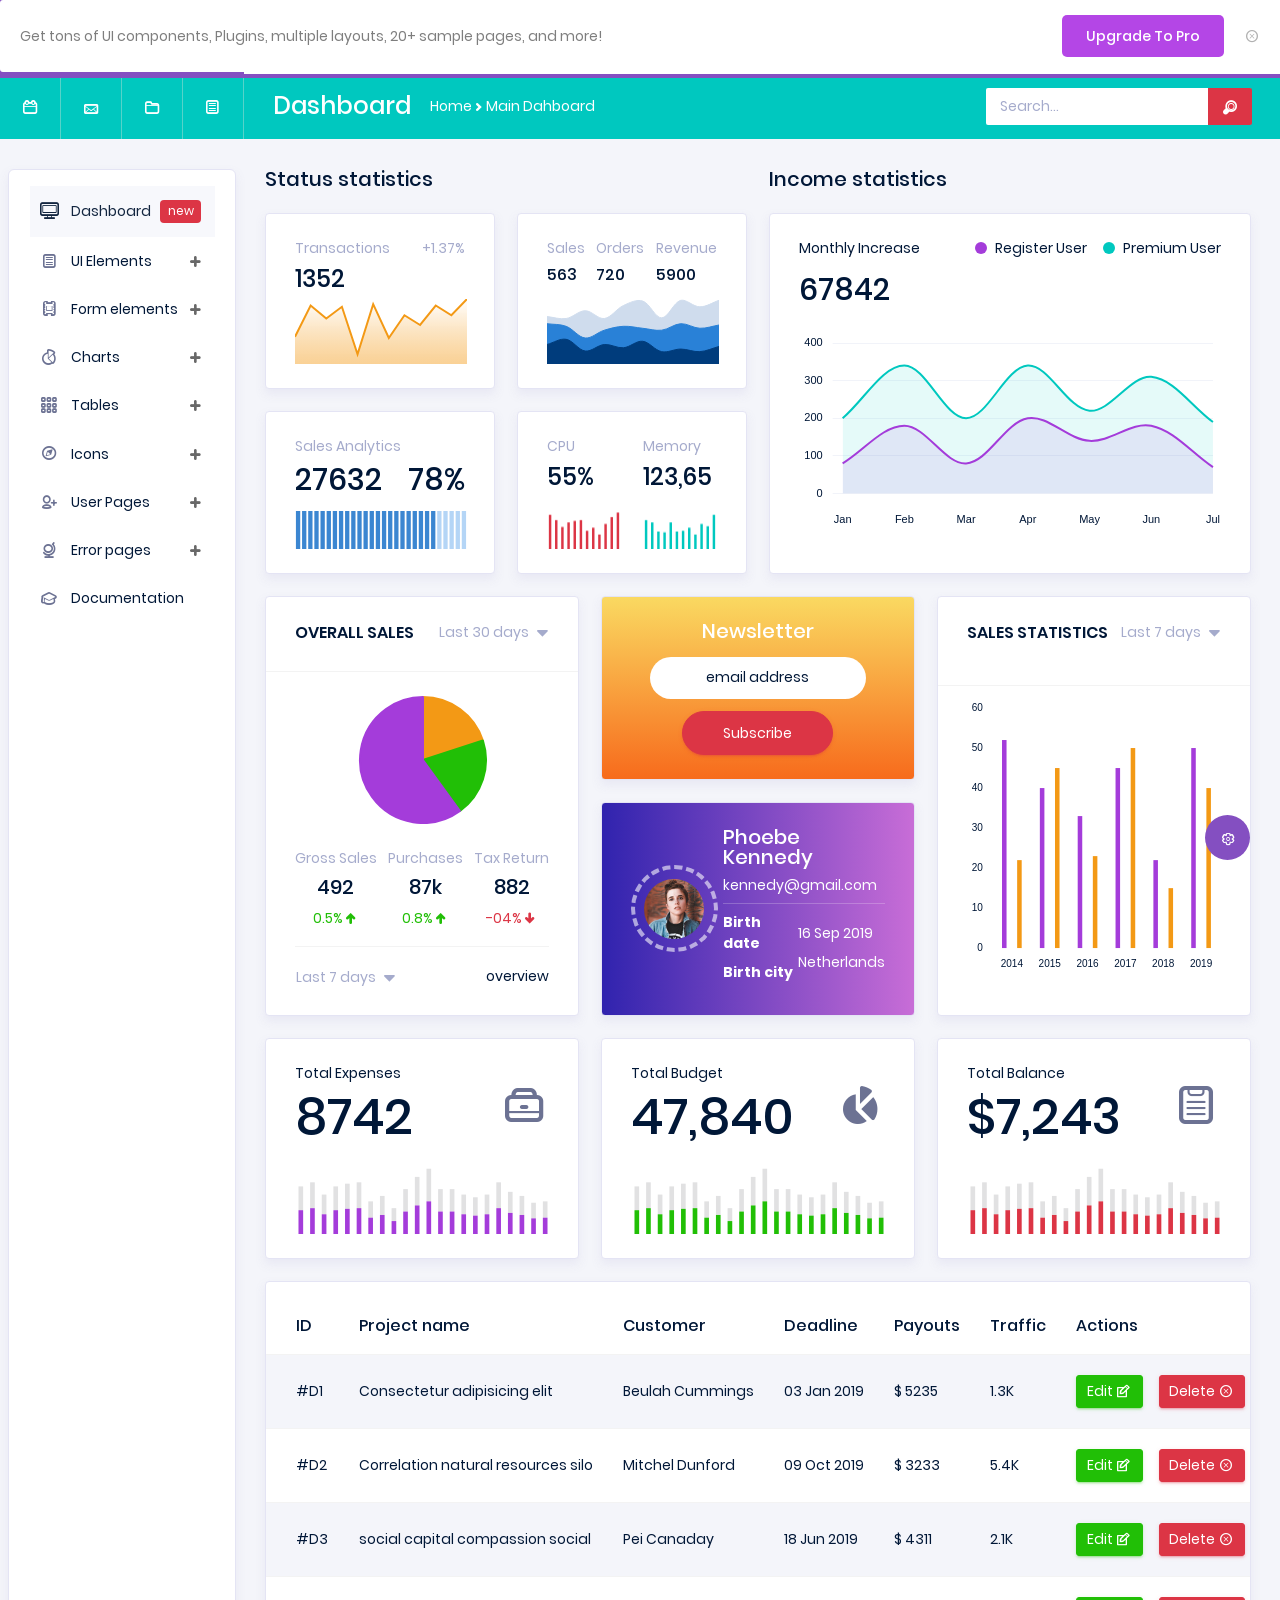
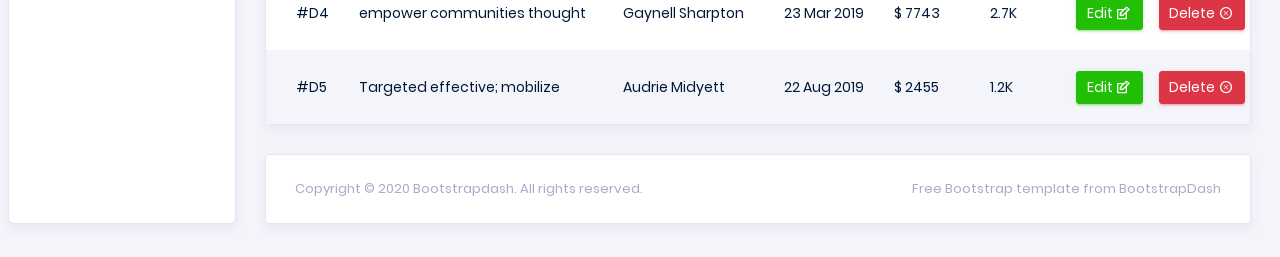
==== commit 0081b448: "footer" ====
--- a/template/index.html
+++ b/template/index.html
@@ -899,7 +899,7 @@
             <div class="card">
                 <div class="card-body">
                     <div class="d-sm-flex justify-content-center justify-content-sm-between">
-                        <span class="text-muted text-center text-sm-left d-block d-sm-inline-block">Copyright © 2018 <a href="https://www.bootstrapdash.com/" class="text-muted" target="_blank">Bootstrapdash</a>. All rights reserved.</span>
+                        <span class="text-muted text-center text-sm-left d-block d-sm-inline-block">Copyright © 2020 <a href="https://www.bootstrapdash.com/" class="text-muted" target="_blank">Bootstrapdash</a>. All rights reserved.</span>
                         <span class="float-none float-sm-right d-block mt-1 mt-sm-0 text-center text-muted"><a href="https://www.bootstrapdash.com/bootstrap-admin-template/" class="text-muted" target="_blank">Free Bootstrap template</a> from BootstrapDash</span>
                     </div>
                 </div>    
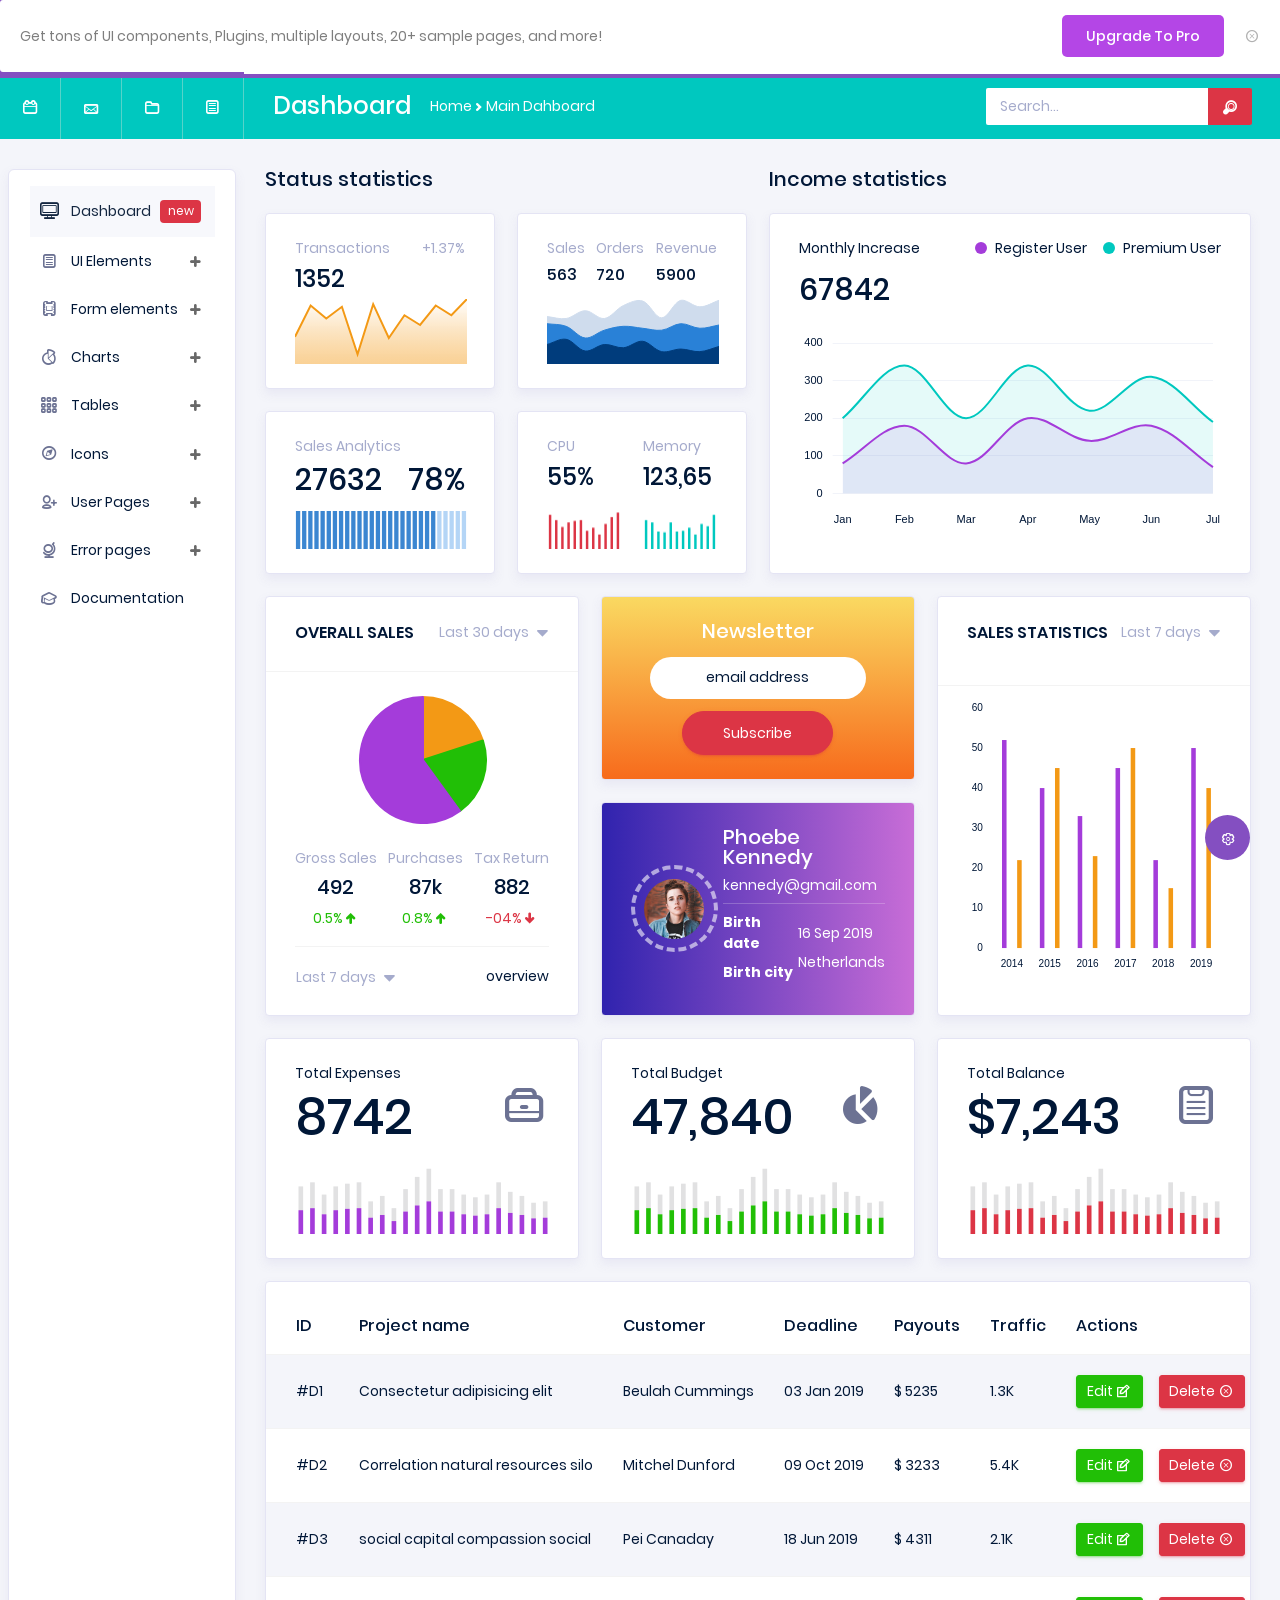
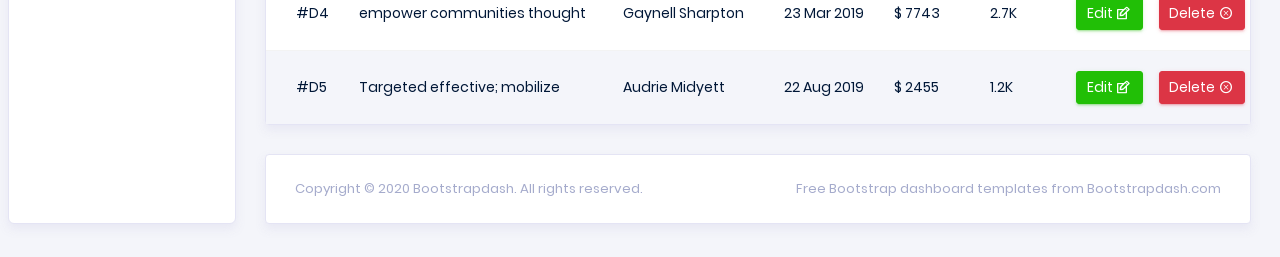
==== commit c8fab94d: "variable, copyright text edit" ====
--- a/template/index.html
+++ b/template/index.html
@@ -900,7 +900,7 @@
                 <div class="card-body">
                     <div class="d-sm-flex justify-content-center justify-content-sm-between">
                         <span class="text-muted text-center text-sm-left d-block d-sm-inline-block">Copyright © 2020 <a href="https://www.bootstrapdash.com/" class="text-muted" target="_blank">Bootstrapdash</a>. All rights reserved.</span>
-                        <span class="float-none float-sm-right d-block mt-1 mt-sm-0 text-center text-muted"><a href="https://www.bootstrapdash.com/bootstrap-admin-template/" class="text-muted" target="_blank">Free Bootstrap template</a> from BootstrapDash</span>
+                        <span class="float-none float-sm-right d-block mt-1 mt-sm-0 text-center text-muted">Free <a href="https://www.bootstrapdash.com/" class="text-muted" target="_blank">Bootstrap dashboard</a> templates from Bootstrapdash.com</span>
                     </div>
                 </div>    
             </div>        
--- a/template/css/vertical-layout-light/style.css
+++ b/template/css/vertical-layout-light/style.css
@@ -10627,7 +10627,7 @@
 
 .form-control-lg {
   height: 3.5rem;
-  padding: 0.94rem 1.94rem;
+  padding: 0.94rem 0.94rem;
   font-size: 1.25rem;
   line-height: 1.5;
   border-radius: 0.3rem;
@@ -12264,7 +12264,7 @@
 .ajax-upload-dragdrop .input-group-lg > .input-group-prepend > .ajax-file-upload,
 .input-group-lg > .input-group-append > .btn,
 .ajax-upload-dragdrop .input-group-lg > .input-group-append > .ajax-file-upload {
-  padding: 0.94rem 1.94rem;
+  padding: 0.94rem 0.94rem;
   font-size: 1.25rem;
   line-height: 1.5;
   border-radius: 0.3rem;
